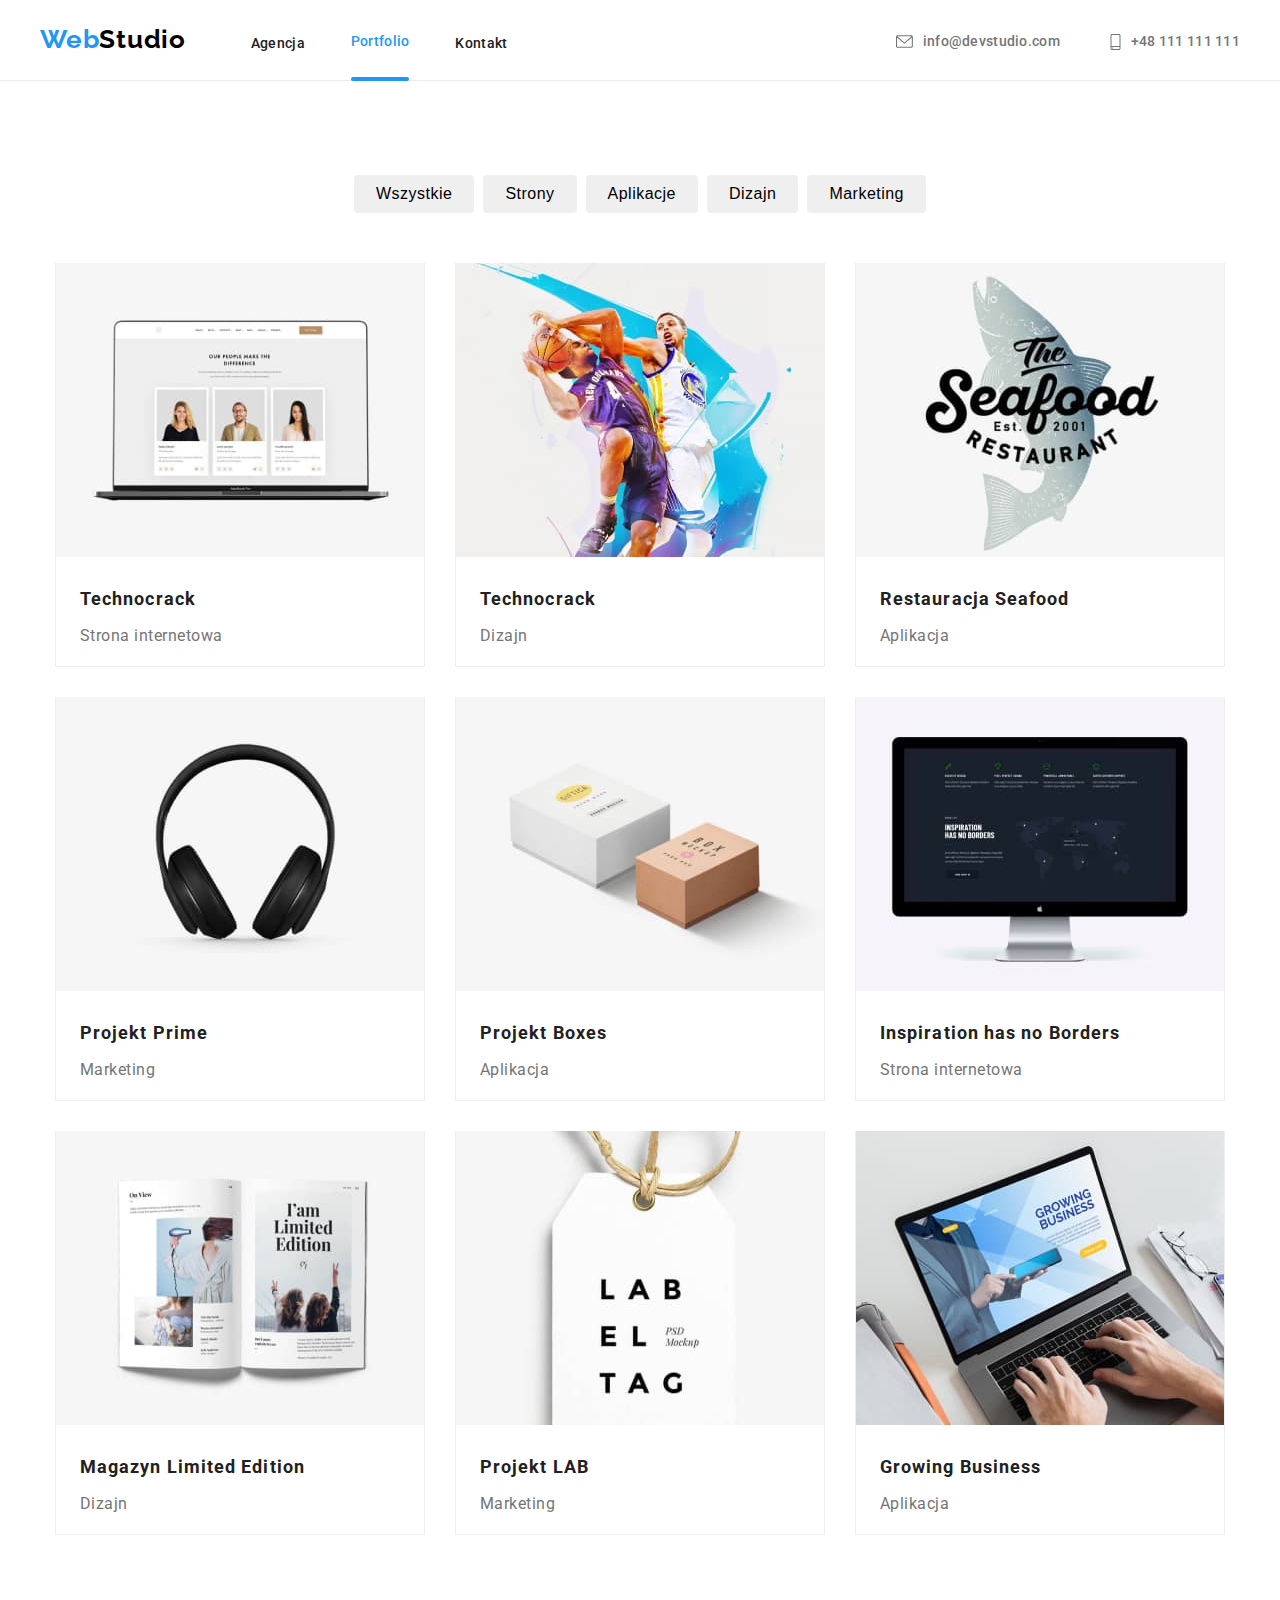
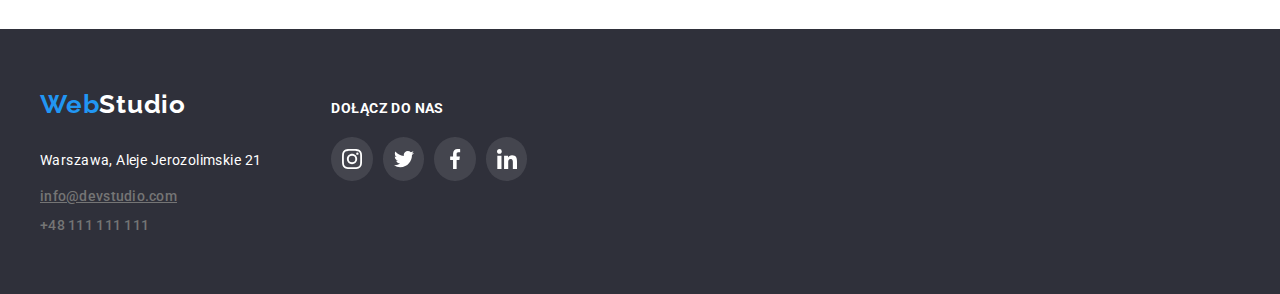
==== portfolio.html @ 4b2d56b4 "added modal form" ====
<!DOCTYPE html>
<html lang="en">
  <head>
    <meta charset="UTF-8" />
    <meta http-equiv="X-UA-Compatible" content="IE=edge" />
    <meta name="viewport" content="width=device-width, initial-scale=1.0" />
    <title>Portfolio</title>
    <link
      rel="stylesheet"
      href="https://cdnjs.cloudflare.com/ajax/libs/modern-normalize/1.1.0/modern-normalize.min.css"
      integrity="sha512-wpPYUAdjBVSE4KJnH1VR1HeZfpl1ub8YT/NKx4PuQ5NmX2tKuGu6U/JRp5y+Y8XG2tV+wKQpNHVUX03MfMFn9Q=="
      crossorigin="anonymous"
      referrerpolicy="no-referrer"
    />
    <link rel="preconnect" href="https://fonts.googleapis.com" />
    <link rel="preconnect" href="https://fonts.gstatic.com" crossorigin />
    <link
      href="https://fonts.googleapis.com/css2?family=Raleway:wght@700&family=Roboto:wght@400;500;700;900&display=swap"
      rel="stylesheet"
    />
    <link rel="stylesheet" href="CSS/styles.css" />
  </head>
  <body>
    <header class="container-header">
      <div class="class-header">
        <div class="logo">
          <a class="logo-studio-black" href="./index.html"
            ><span class="logo-web">Web</span>Studio</a
          >
        </div>
        <nav>
          <ul class="nav-container">
            <li class="nav-list">
              <a class="navigation-1" href="./index.html">Agencja</a>
            </li>
            <li class="nav-list">
              <a
                href="./portfolio.html"
                class="link nav-menu-link nav-menu-link--active"
                >Portfolio</a
              >
            </li>
            <li class="nav-list">
              <a class="navigation-1" href="kontakt">Kontakt</a>
            </li>
          </ul>
        </nav>
        <ul class="contact-container">
          <li>
            <a class="mail-header" href="mailto:info@devstudio.com">
              <svg class="icon-header" width="17px" height="13px">
                <use
                  class="communicationiconsvg"
                  href="./images/icons.svg#icon-envelope"
                ></use>
              </svg>
              info@devstudio.com</a
            >
          </li>
          <li>
            <a class="phone" href="tel:+48111111111">
              <svg class="icon-header" width="11px" height="16px">
                <use
                  class="communicationiconsvg"
                  href="./images/icons.svg#icon-phone"
                ></use>
              </svg>
              +48 111 111 111</a
            >
          </li>
        </ul>
      </div>
    </header>
    <main>
      <!-- lista -->
      <section>
        <div class="portfolio">
          <ul class="menu">
            <li class="menu-list">
              <button type="button" class="portfolio-buttons">Wszystkie</button>
            </li>
            <li class="menu-list">
              <button type="button" class="portfolio-buttons">Strony</button>
            </li>
            <li class="menu-list">
              <button type="button" class="portfolio-buttons">Aplikacje</button>
            </li>
            <li class="menu-list">
              <button type="button" class="portfolio-buttons">Dizajn</button>
            </li>
            <li class="menu-list">
              <button type="button" class="portfolio-buttons">Marketing</button>
            </li>
          </ul>
        </div>
        <!-- galeria -->
        <div class="gallery-section">
          <ul class="gallery-main">
            <li>
              <div class="image-portfolio">
                <div class="work-box">
                  <img
                    src="images/Portfolio/img1.jpg"
                    alt="Galeria portfolio - Technocrack"
                    width="370"
                    height="294"
                  />
                  <p class="work-overlay">
                    Technocrack jest popularną platformą wykorzystywaną do
                    rozpowszechniania koronawirusa. Firmy wykorzystują tę
                    platformę do celów szpiegowskich i ataków na
                    niezabezpieczone serwery konkurencji
                  </p>
                </div>
                <h3 class="gallery">Technocrack</h3>
                <p class="sub-gallery">Strona internetowa</p>
              </div>
            </li>
            <li>
              <div class="image-portfolio">
                <div class="work-box">
                  <img
                    src="images/Portfolio/img2.jpg"
                    alt="Galeria portfolio - Grafika New Orlean vs Golden Star"
                    width="370"
                    height="294"
                  />
                  <p class="work-overlay">
                    Technocrack jest popularną platformą wykorzystywaną do
                    rozpowszechniania koronawirusa. Firmy wykorzystują tę
                    platformę do celów szpiegowskich i ataków na
                    niezabezpieczone serwery konkurencji
                  </p>
                </div>
                <h3 class="gallery">Technocrack</h3>
                <p class="sub-gallery">Dizajn</p>
              </div>
            </li>
            <li>
              <div class="image-portfolio">
                <div class="work-box">
                  <img
                    src="images/Portfolio/img3.jpg"
                    alt="Galeria portfolio - Restauracja Seafood"
                    width="370"
                    height="294"
                  />
                  <p class="work-overlay">
                    Technocrack jest popularną platformą wykorzystywaną do
                    rozpowszechniania koronawirusa. Firmy wykorzystują tę
                    platformę do celów szpiegowskich i ataków na
                    niezabezpieczone serwery konkurencji
                  </p>
                </div>
                <h3 class="gallery">Restauracja Seafood</h3>
                <p class="sub-gallery">Aplikacja</p>
              </div>
            </li>
            <li>
              <div class="image-portfolio">
                <div class="work-box">
                  <img
                    src="images/Portfolio/img4.jpg"
                    alt="Galeria portfolio - Projekt Prime"
                    width="370"
                    height="294"
                  />
                  <p class="work-overlay">
                    Technocrack jest popularną platformą wykorzystywaną do
                    rozpowszechniania koronawirusa. Firmy wykorzystują tę
                    platformę do celów szpiegowskich i ataków na
                    niezabezpieczone serwery konkurencji
                  </p>
                </div>
                <h3 class="gallery">Projekt Prime</h3>
                <p class="sub-gallery">Marketing</p>
              </div>
            </li>
            <li>
              <div class="image-portfolio">
                <div class="work-box">
                  <img
                    src="images/Portfolio/img5.jpg"
                    alt="Galeria portfolio - Projekt Boxes"
                    width="370"
                    height="294"
                  />
                  <p class="work-overlay">
                    Technocrack jest popularną platformą wykorzystywaną do
                    rozpowszechniania koronawirusa. Firmy wykorzystują tę
                    platformę do celów szpiegowskich i ataków na
                    niezabezpieczone serwery konkurencji
                  </p>
                </div>
                <h3 class="gallery">Projekt Boxes</h3>
                <p class="sub-gallery">Aplikacja</p>
              </div>
            </li>
            <li>
              <div class="image-portfolio">
                <div class="work-box">
                  <img
                    src="images/Portfolio/img6.jpg"
                    alt="Galeria portfolio - Inspiration has no Borders"
                    width="370"
                    height="294"
                  />
                  <p class="work-overlay">
                    Technocrack jest popularną platformą wykorzystywaną do
                    rozpowszechniania koronawirusa. Firmy wykorzystują tę
                    platformę do celów szpiegowskich i ataków na
                    niezabezpieczone serwery konkurencji
                  </p>
                </div>
                <h3 class="gallery">Inspiration has no Borders</h3>
                <p class="sub-gallery">Strona internetowa</p>
              </div>
            </li>
            <li>
              <div class="image-portfolio">
                <div class="work-box">
                  <img
                    src="images/Portfolio/img7.jpg"
                    alt="Galeria portfolio - Magazyn Limited Edition"
                    width="370"
                    height="294"
                  />
                  <p class="work-overlay">
                    Technocrack jest popularną platformą wykorzystywaną do
                    rozpowszechniania koronawirusa. Firmy wykorzystują tę
                    platformę do celów szpiegowskich i ataków na
                    niezabezpieczone serwery konkurencji
                  </p>
                </div>
                <h3 class="gallery">Magazyn Limited Edition</h3>
                <p class="sub-gallery">Dizajn</p>
              </div>
            </li>
            <li>
              <div class="image-portfolio">
                <div class="work-box">
                  <img
                    src="images/Portfolio/img8.jpg"
                    alt="Galeria portfolio - Projekt LAB"
                    width="370"
                    height="294"
                  />
                  <p class="work-overlay">
                    Technocrack jest popularną platformą wykorzystywaną do
                    rozpowszechniania koronawirusa. Firmy wykorzystują tę
                    platformę do celów szpiegowskich i ataków na
                    niezabezpieczone serwery konkurencji
                  </p>
                </div>
                <h3 class="gallery">Projekt LAB</h3>
                <p class="sub-gallery">Marketing</p>
              </div>
            </li>
            <li>
              <div class="image-portfolio">
                <div class="work-box">
                  <img
                    src="images/Portfolio/img9.jpg"
                    alt="Galeria portfolio - Growing Business"
                    width="370"
                    height="294"
                  />
                  <p class="work-overlay">
                    Technocrack jest popularną platformą wykorzystywaną do
                    rozpowszechniania koronawirusa. Firmy wykorzystują tę
                    platformę do celów szpiegowskich i ataków na
                    niezabezpieczone serwery konkurencji
                  </p>
                </div>
                <h3 class="gallery">Growing Business</h3>
                <p class="sub-gallery">Aplikacja</p>
              </div>
            </li>
          </ul>
        </div>
      </section>
    </main>
    <footer class="section-footer">
      <section class="footer-container">
        <div>
          <div class="logo-footer">
            <a href="./index.html" class="logo-studio-white">
              <span class="logo-web">Web</span>Studio</a
            >
          </div>
          <ul class="footer-mail">
            <li class="footer">
              <address class="address">
                Warszawa, Aleje Jerozolimskie 21
              </address>
            </li>
            <li class="footer">
              <a class="mail-portfolio-footer" href="mailto:info@devstudio.com"
                >info@devstudio.com</a
              >
            </li>
            <li class="footer">
              <a class="phone" href="tel:+48111111111">+48 111 111 111</a>
            </li>
          </ul>
        </div>
        <div>
          <h3 class="join">DOŁĄCZ DO NAS</h3>
          <div class="join-middle-box">
            <a class="icons" href="https://www.instagram.com">
              <svg width="20" height="20">
                <use href="./images/icons.svg#icon-instagram"></use>
              </svg>
            </a>
            <a class="icons" href="https://www.twitter.com">
              <svg width="20" height="20">
                <use href="./images/icons.svg#icon-twitter"></use>
              </svg>
            </a>
            <a class="icons" href="https://www.facebook.com">
              <svg width="20" height="20">
                <use href="./images/icons.svg#icon-facebook"></use>
              </svg>
            </a>
            <a class="icons" href="https://www.linkedin.com">
              <svg width="20" height="20">
                <use href="./images/icons.svg#icon-linkedin"></use>
              </svg>
            </a>
          </div>
        </div>
      </section>
    </footer>
  </body>
</html>
---- CSS/styles.css ----
* {
  margin: 0;
  padding: 0;
  box-sizing: border-box;
}
:root {
  --primary-text-color: #757575;
  --secondary-text-color: #ffffff;
  --accent-color: #2196f3;
  --header-text-color: #212121;
  --primary-bgd-color: #ffffff;
  --secondary-bgd-color: #2f303a;
  --third-bgd-color: #f5f4fa;
}
body {
  font-family: "Roboto", sans-serif;
  color: #212121;
}
ul {
  list-style-type: none;
}
.navigation-1 {
  font-weight: 500;
  font-size: 14px;
  line-height: 1.14;
  letter-spacing: 0.02em;
  text-decoration: none;
  color: #212121;
}
.navigation-2 {
  font-weight: 500;
  font-size: 14px;
  line-height: 1.14;
  letter-spacing: 0.02em;
  color: #2196f3;
  text-decoration: none;
}
.navigation-1:hover {
  color: #2196f3;
  cursor: pointer;
  transition: 250ms;
  transition-timing-function: cubic-bezier(0.4, 0, 0.2, 1);
}
.navigation-2:hover {
  color: #2196f3;
  text-decoration: none;
  cursor: pointer;
  transition: 250ms;
  transition-timing-function: cubic-bezier(0.4, 0, 0.2, 1);
}
.nav-menu {
  color: var(--header-text-color);
  font-weight: 500;
  line-height: 1.17;
  letter-spacing: 0.02em;
}

.nav-menu-link {
  display: block;
  position: relative;
  padding-bottom: 32px;
  text-decoration: none;
  font-weight: 500;
  font-size: 14px;
  line-height: 16px;
  letter-spacing: 0.02em;
}

.nav-menu-link--active {
  color: #2196f3;
}

.nav-menu-link--active::after {
  content: "";
  position: absolute;
  left: 0;
  right: 0;
  bottom: 0;
  background-color: #2196f3;
  height: 4px;
  border-radius: 2px;
}
.navigation-1:focus {
  color: #2196f3;
  cursor: pointer;
  transition: 250ms;
  transition-timing-function: cubic-bezier(0.4, 0, 0.2, 1);
}
.navigation-2:focus {
  color: #2196f3;
  text-decoration: none;
  cursor: pointer;
  transition: 250ms;
  transition-timing-function: cubic-bezier(0.4, 0, 0.2, 1);
}
.gallery {
  font-weight: 700;
  font-size: 18px;
  line-height: 2;
  letter-spacing: 0.06em;
  padding-top: 20px;
}
.sub-gallery {
  font-size: 16px;
  line-height: 1.87;
  letter-spacing: 0.03em;
  color: #757575;
  border-color: #757575;
  padding-top: 4px;
}
.portfolio-buttons {
  font-weight: 500;
  font-size: 16px;
  line-height: 1.62;
  text-align: center;
  letter-spacing: 0.03em;
  border: none;
  box-sizing: border-box;
  height: 38px;
  border-radius: 4px;
  padding: 6px 22px 6px 22px;
}
.portfolio-buttons:hover {
  background: #2196f3;
  box-shadow: 0px 3px 1px rgba(0, 0, 0, 0.1), 0px 1px 2px rgba(0, 0, 0, 0.08),
    0px 2px 2px rgba(0, 0, 0, 0.12);
  border: none;
  color: #ffffff;
  cursor: pointer;
  transition: 250ms;
  transition-timing-function: cubic-bezier(0.4, 0, 0.2, 1);
}
.portfolio-buttons:focus {
  background: #2196f3;
  box-shadow: 0px 3px 1px rgba(0, 0, 0, 0.1), 0px 1px 2px rgba(0, 0, 0, 0.08),
    0px 2px 2px rgba(0, 0, 0, 0.12);
  border: none;
  color: #ffffff;
  cursor: pointer;
  transition: 250ms;
  transition-timing-function: cubic-bezier(0.4, 0, 0.2, 1);
}
.logo-web {
  font-family: "Raleway";
  font-style: normal;
  font-weight: 700;
  font-size: 26px;
  line-height: 1.19;
  letter-spacing: 0.03em;
  color: #2196f3;
  text-decoration: none;
}
.logo-studio-white {
  font-family: "Raleway";
  font-style: normal;
  font-weight: 700;
  font-size: 26px;
  line-height: 1.19;
  letter-spacing: 0.03em;
  color: #ffffff;
  text-decoration: none;
}
.logo-studio-black {
  font-family: "Raleway";
  font-style: normal;
  font-weight: 700;
  font-size: 26px;
  line-height: 1.19;
  letter-spacing: 0.03em;
  color: #000000;
  text-decoration: none;
}
.address {
  font-family: "Roboto";
  font-style: normal;
  font-size: 14px;
  line-height: 1.71;
  letter-spacing: 0.03em;
  color: #ffffff;
  text-decoration: none;
}
.mail-header {
  font-family: "Roboto";
  font-style: normal;
  font-weight: 500;
  font-size: 14px;
  line-height: 1.14;
  letter-spacing: 0.02em;
  color: #757575;
  text-decoration: none;
  margin-right: 50px;
  display: flex;
  align-items: center;
}
.mail-header:hover,
.mail-header:focus {
  color: #2196f3;
  text-decoration: none;
  transition: 250ms;
  transition-timing-function: cubic-bezier(0.4, 0, 0.2, 1);
}
.icon-header {
  margin-right: 10px;
}
.first-page {
  width: 1600px;
  height: 600px;
  margin: auto;
  background-image: url(../images/header.jpg);
  background-repeat: no-repeat;
  background-position: center;
}
h1 {
  font-weight: 900;
  font-size: 44px;
  line-height: 1.36;
  text-align: center;
  letter-spacing: 0.06em;
  text-transform: uppercase;
  color: #ffffff;
  padding-top: 200px;
  margin: auto;
}
.order {
  width: 200px;
  height: 50px;
  background: #2196f3;
  box-shadow: 0px 4px 4px rgba(0, 0, 0, 0.15);
  border-radius: 4px;
  font-weight: 700;
  font-size: 16px;
  line-height: 1.87;
  align-items: center;
  text-align: center;
  letter-spacing: 0.06em;
  color: #ffffff;
  cursor: pointer;
  border-radius: 4px;
  border-width: 0px;
  transition: box-shadow 250ms cubic-bezier(0.4, 0, 0.2, 1);
}
.button-order {
  display: flex;
  justify-content: center;
  padding-top: 30px;
}
h2 {
  font-weight: 700;
  font-size: 36px;
  line-height: 1.16;
  text-align: center;
  letter-spacing: 0.03em;
  padding-top: 94px;
  padding-bottom: 50px;
  margin: 0 auto;
}
.first-list {
  font-weight: 700;
  font-size: 14px;
  line-height: 1.14;
  letter-spacing: 0.03em;
  text-transform: uppercase;
  margin-top: 30px;
}
.first-list-paragraph {
  font-size: 14px;
  line-height: 1.71;
  letter-spacing: 0.03em;
  color: #757575;
  margin-top: 10px;
}
.our-team-header {
  font-weight: 500;
  font-size: 16px;
  line-height: 1.18;
  letter-spacing: 0.03em;
}
.our-team-list {
  box-sizing: border-box;
  width: 270px;
  height: 428px;
  background: #ffffff;
  box-shadow: 0px 1px 3px rgba(0, 0, 0, 0.12), 0px 1px 1px rgba(0, 0, 0, 0.14),
    0px 2px 1px rgba(0, 0, 0, 0.2);
  border-radius: 0px 0px 4px 4px;
}
.our-team-p {
  font-size: 16px;
  line-height: 1.18;
  letter-spacing: 0.03em;
  color: #757575;
}
.container-header {
  max-width: 100%;
  margin: 0 auto;
  border-bottom: 1px solid rgba(236, 236, 236, 1);
}
.container {
  max-width: 1170px;
  margin: 0 auto;
}
.class-header {
  width: 1200px;
  height: 80px;
  display: flex;
  margin: 0 auto;
  align-items: baseline;
  justify-content: space-between;
}
.nav-container {
  display: flex;
  margin-left: -290px;
}
.nav-list:not(:last-child) {
  margin-right: 46px;
}
.contact-container {
  display: flex;
  justify-content: flex-end;
  align-items: center;
}
.contact {
  justify-content: flex-end;
}
.lorem {
  display: flex;
  padding-top: 94px;
  justify-content: center;
}
.about-us {
  display: flex;
  justify-content: space-between;
}
.our-team {
  display: flex;
  justify-content: space-between;
  margin: auto;
}
.our-team-box {
  width: 100%;
  background-color: #f5f4fa;
  padding-bottom: 94px;
  margin: auto;
}
.image {
  width: 270px;
  height: 428px;
  background: #ffffff;
  box-shadow: 0px 1px 3px rgba(0, 0, 0, 0.12), 0px 1px 1px rgba(0, 0, 0, 0.14),
    0px 2px 1px rgba(0, 0, 0, 0.2);
  border-radius: 0px 0px 4px 4px;
}
.image > h3 {
  text-align: center;
  padding-top: 30px;
}
.image > p {
  text-align: center;
  padding-top: 10px;
}
.mail-main-footer {
  font-weight: 500;
  font-size: 14px;
  line-height: 1.14;
  letter-spacing: 0.02em;
  color: #757575;
  text-decoration: none;
}
.mail-main-footer:hover {
  color: #2196f3;
  transition: 250ms;
  transition-timing-function: cubic-bezier(0.4, 0, 0.2, 1);
}
.mail-main-footer:focus {
  color: #2196f3;
  transition: 250ms;
  transition-timing-function: cubic-bezier(0.4, 0, 0.2, 1);
}
.mail-portfolio-footer {
  font-weight: 500;
  font-size: 14px;
  line-height: 1.14;
  letter-spacing: 0.02em;
  color: #757575;
  text-decoration: none;
  text-decoration: underline;
}
.mail-portfolio-footer:hover {
  color: #2196f3;
  transition: 250ms;
  transition-timing-function: cubic-bezier(0.4, 0, 0.2, 1);
}
.mail-portfolio-footer:focus {
  color: #2196f3;
  transition: 250ms;
  transition-timing-function: cubic-bezier(0.4, 0, 0.2, 1);
}
.phone {
  text-decoration: none;
  font-weight: 500;
  font-size: 14px;
  line-height: 1.14;
  letter-spacing: 0.02em;
  color: #757575;
  display: flex;
  align-items: center;
}
.phone:hover,
.phone:focus {
  color: #2196f3;
  transition: 250ms;
  transition-timing-function: cubic-bezier(0.4, 0, 0.2, 1);
}
.section-footer {
  width: 100%;
  background: #2f303a;
  margin: auto;
}
.footer-items {
  width: 1200px;
  display: flex;
  flex-direction: column;
}
.footer-container {
  width: 1200px;
  margin: auto;
  display: flex;
}
.logo-footer {
  box-sizing: border-box;
  max-width: 1200px;
  padding-top: 60px;
  padding-bottom: 20px;
}
.footer-mail {
  padding-bottom: 60px;
  line-height: 1.71;
}
.menu {
  display: flex;
  justify-content: space-between;
  box-sizing: border-box;
  width: 572px;
}

.menu-list:not(:last-child) {
  margin-right: 8px;
}
.gallery-main {
  display: flex;
  flex-wrap: wrap;
  gap: 30px;
  padding-top: 50px;
  margin: auto;
}
.gallery-list {
  flex-basis: calc((100% - 60px) / 3);
}
.image-portfolio {
  width: 370px;
  height: 404px;
  box-sizing: border-box;
  background: #ffffff;
  border-bottom: 1px solid #eeeeee;
  border-left: 1px solid #eeeeee;
  border-right: 1px solid #eeeeee;
  cursor: pointer;
}
.image-portfolio:hover {
  box-shadow: 0px 1px 1px rgba(0, 0, 0, 0.12), 0px 4px 4px rgba(0, 0, 0, 0.06),
    1px 4px 6px rgba(0, 0, 0, 0.16);
  transition: 250ms;
  transition-timing-function: cubic-bezier(0.4, 0, 0.2, 1);
}
.image-portfolio:focus {
  box-shadow: 0px 1px 1px rgba(0, 0, 0, 0.12), 0px 4px 4px rgba(0, 0, 0, 0.06),
    1px 4px 6px rgba(0, 0, 0, 0.16);
  transition: 250ms;
  transition-timing-function: cubic-bezier(0.4, 0, 0.2, 1);
}
.image-portfolio > h3 {
  padding-left: 24px;
}
.image-portfolio > p {
  padding-left: 24px;
  padding-bottom: 20px;
}
.footer {
  padding-top: 9px;
}
.logo {
  padding-top: 24px;
}
.portfolio {
  box-sizing: border-box;
  width: 572px;
  display: flex;
  justify-content: space-between;
  margin: auto;
  padding-top: 94px;
}
.gallery-section {
  max-width: 1170px;
  margin: auto;
  padding-bottom: 94px;
}
.icons-social-media {
  display: flex;
  justify-content: center;
}
.icon-team {
  display: flex;
  justify-content: center;
  align-items: center;
  fill: #afb1b8;
  margin-top: 16px;
  margin-right: 10px;
  height: 44px;
  width: 44px;
  border-radius: 50%;
}
.icons-social-media > a:not(:last-child) {
  margin-right: 10px;
}
.div-lorem {
  width: 270px;
  height: 120px;
  background-color: rgba(245, 244, 250, 1);
  display: flex;
  justify-content: center;
  align-items: center;
}
.communicationiconsvg {
  fill: #757575;
}
.mail-header:hover .communicationiconsvg {
  fill: #2196f3;
  transition: 250ms;
  transition-timing-function: cubic-bezier(0.4, 0, 0.2, 1);
}
.phone:hover .communicationiconsvg {
  fill: #2196f3;
  transition: 250ms;
  transition-timing-function: cubic-bezier(0.4, 0, 0.2, 1);
}
.mail-header:focus .communicationiconsvg {
  fill: #2196f3;
  transition: 250ms;
  transition-timing-function: cubic-bezier(0.4, 0, 0.2, 1);
}
.phone:focus .communicationiconsvg {
  fill: #2196f3;
  transition: 250ms;
  transition-timing-function: cubic-bezier(0.4, 0, 0.2, 1);
}
.icon-lorem {
  fill: #afb1b8;
}
.icon-team:hover,
.icon-team:focus {
  background-color: #2196f3;
  fill: #ffffff;
  border-radius: 50%;
  transition: 250ms;
  transition-timing-function: cubic-bezier(0.4, 0, 0.2, 1);
}
.our-clients {
  width: 100%;
}
.clients-box {
  fill: rgba(175, 177, 184, 1);
  width: 170px;
  height: 92px;
  border: 1px solid #afb1b8;
  border-radius: 4px;
  display: flex;
  justify-content: center;
  align-items: center;
  cursor: pointer;
}
.clients-box:hover {
  fill: #2196f3;
  border-color: #2196f3;
  transition: 250ms;
  transition-timing-function: cubic-bezier(0.4, 0, 0.2, 1);
}
.clients-box:focus {
  fill: #2196f3;
  border-color: #2196f3;
  transition: 250ms;
  transition-timing-function: cubic-bezier(0.4, 0, 0.2, 1);
}

.clients-box:not(:last-child) {
  margin-right: 30px;
}
.clients-menu {
  display: flex;
  justify-content: center;
  align-items: center;
  width: 1200px;
  margin: auto;
  margin-bottom: 94px;
}
.join {
  font-weight: 700;
  font-size: 14px;
  line-height: 1.14;
  letter-spacing: 0.03em;
  text-transform: uppercase;
  color: #ffffff;
  margin-bottom: 20px;
  margin-top: 72px;
  margin-left: 70px;
}
.icons {
  display: flex;
  justify-content: center;
  align-items: center;
  background-color: rgba(255, 255, 255, 0.1);
  fill: #ffffff;
  margin-right: 10px;
  height: 44px;
  width: 44px;
  border-radius: 50%;
}
.icons:hover,
.icons:focus {
  background-color: #2196f3;
  transition: 250ms;
  transition-timing-function: cubic-bezier(0.4, 0, 0.2, 1);
}
.join-middle-box {
  width: 206px;
  display: flex;
  margin-left: 70px;
}
.img-header {
  position: cover;
}
.main-foto {
  width: 1600px;
  height: 600px;
  margin: auto;
}
.about-us-description {
  height: 70px;
  width: 370px;
  position: relative;
  bottom: 74px;
  background: rgba(47, 48, 58, 0.8);
  margin: 0;
  padding: 0;
  display: flex;
  justify-content: center;
  align-items: center;
}
.about-us-description > p {
  font-weight: 700;
  font-size: 14px;
  line-height: 1.14;
  text-align: center;
  letter-spacing: 0.03em;
  text-transform: uppercase;
  color: #ffffff;
}
.backdrop {
  position: fixed;
  left: 0;
  top: 0;
  width: 100%;
  height: 100%;
  background-color: rgba(0, 0, 0, 0.2);
  opacity: 1;
  display: flex;
  justify-content: center;
  align-items: center;
  transition: opacity 250ms cubic-bezier(0.4, 0, 0.2, 1),
    visibility 250ms cubic-bezier(0.4, 0, 0.2, 1);
  position: fixed;
  z-index: 1;
}
.modal {
  position: absolute;
  top: 50%;
  left: 50%;
  transform: translate(-50%, -50%);
  width: 528px;
  height: 581px;
  background-color: #ffffff;
}
.close-btn {
  position: absolute;
  top: 8px;
  right: 8px;
  width: 30px;
  height: 30px;
  background-color: rgba(255, 255, 255, 1);
  border: 1px solid rgba(0, 0, 0, 0.1);
  border-radius: 50%;
  cursor: pointer;
}
.is-hidden {
  opacity: 0;
  visibility: hidden;
  pointer-events: none;
}
.work-box {
  position: relative;
  overflow: hidden;
}

.work-box:hover .work-overlay {
  transform: translateY(0);
}
.work-overlay {
  position: absolute;
  top: 0;
  left: 0;
  width: 100%;
  height: 100vh;
  background: rgba(33, 150, 243, 0.9);
  transform: translatey(100%);
  transition: transform 250ms cubic-bezier(0.4, 0, 0.2, 1);
  font-size: 18px;
  line-height: 1.5;
  letter-spacing: 0.03em;
  color: var(--secondary-text-color);
  padding: 63px 24px;
  font-weight: 400;
  color: #ffffff;
}

/* nawigacja  */

.newsletter-form {
  margin-left: 78px;
  margin-top: 72px;
}

.newsletter-label {
  display: flex;
  flex-direction: column;
  text-transform: uppercase;
  font-family: Roboto;
  font-size: 14px;
  font-weight: 700;
  line-height: 1.14;
  letter-spacing: 0.03em;
  text-align: left;
  color: #ffffff;
  margin-bottom: 20px;
}

.signup-field {
  display: flex;
  align-items: center;
  justify-content: center;
}

.signup-input {
  width: 358px;
  height: 50px;
  font-size: 16px;
  line-height: 1.25;
  letter-spacing: 0.03em;
  color: rgba(255, 255, 255, 0.6);
  background-color: #2f303a;
  border: 1px solid rgba(255, 255, 255, 0.3);
  filter: drop-shadow(0px 4px 4px rgba(0, 0, 0, 0.15));
  border-radius: 4px;
  padding-left: 16px;
  margin-right: 12px;
}

.signup-input:focus-within {
  border: 1px solid #f5f4fa;
}

.signup-icon {
  fill: #ffffff;
  background-color: #2196f3;
  margin: 24px auto;
}

.signup-button {
  display: flex;
  align-items: center;
  width: 200px;
  height: 50px;
  padding: 10px 28px 10px 42px;
  margin: 0 auto;
  font-weight: 700;
  font-size: 16px;
  line-height: 1.87;
  letter-spacing: 0.06em;
  text-align: center;
  background-color: #2196f3;
  box-shadow: 0px 4px 4px rgba(0, 0, 0, 0.15);
  border-radius: 4px;
  border: none;
  color: #ffffff;
  cursor: pointer;
  transition: box-shadow 250ms cubic-bezier(0.4, 0, 0.2, 1);
}

.signup-button:hover,
.signup-button:focus {
  box-shadow: inset 0 0 2px 1px rgba(0, 0, 0, 0.3);
  background-image: linear-gradient(
    to right,
    rgba(47, 48, 58, 0.4),
    rgba(47, 48, 58, 0.4)
  );
}

.signup-button:hover .signup-icon {
  background-image: linear-gradient(
    to right,
    rgba(47, 48, 58, 0.4),
    rgba(47, 48, 58, 0.4)
  );
}
/* Modal form */

.modal-form {
  width: 448px;
}

.modal-form-title {
  width: 448px;
  height: 23px;
  text-align: center;
  font-family: Roboto;
  font-size: 20px;
  font-weight: 700;
  line-height: 1.15;
  letter-spacing: 0.03em;
  color: var(--header-text-color);
  margin-bottom: 12px;
}

.modal-label {
  display: block;
  margin-bottom: 10px;
}

.modal-field {
  position: relative;
}

.modal-input {
  width: 448px;
  height: 40px;
  border: 1px solid #21212133;
  border-radius: 4px;
  padding-left: 40px;
  transition: border 250ms cubic-bezier(0.4, 0, 0.2, 1);
  transition: outline 250ms cubic-bezier(0.4, 0, 0.2, 1);
}

.modal-input:focus-within {
  border: 1px solid var(--accent-color);
  outline: 1px solid var(--accent-color);
}

.modal-input:hover {
  border: 1px solid var(--accent-color);
  cursor: pointer;
}

.modal-form-icons {
  fill: var(--header-text-color);
  position: absolute;
  top: 0;
  left: 15px;
  display: inline-block;
  transition: fill 250ms cubic-bezier(0.4, 0, 0.2, 1);
}

.modal-label:focus-within .modal-form-icons {
  fill: var(--accent-color);
}

.modal-label:hover .modal-form-icons {
  fill: var(--accent-color);
}

.modal-field-comment {
  display: block;
  width: 448px;
  height: 120px;
  resize: none;
  border: 1px solid rgba(33, 33, 33, 0.2);
  border-radius: 4px;
  padding: 12px 16px;
  margin-bottom: 20px;
  transition: border 250ms cubic-bezier(0.4, 0, 0.2, 1);
  transition: outline 250ms cubic-bezier(0.4, 0, 0.2, 1);
}

.modal-field-comment:focus-within {
  border: 1px solid var(--accent-color);
}

.modal-field-comment:hover,
.modal-field-comment:focus {
  border: 1px solid var(--accent-color);
  cursor: pointer;
  outline: 1px solid var(--accent-color);
}

.terms-field {
  position: relative;
  display: flex;
  justify-content: center;
  text-align: center;
  align-items: center;
  margin-top: 20px;
  letter-spacing: 0.03em;
}

.checkbox {
  position: relative;
  appearance: none;
}

.modal-checkbox {
  position: relative;
  cursor: pointer;
}

.modal-checkbox::before {
  position: absolute;
  display: block;
  left: -20px;
  top: 3px;
  content: "";
  width: 16px;
  height: 15px;
  border: 2px solid rgba(33, 33, 33, 1);
  border-radius: 3px;
}

.checkbox:checked + .modal-checkbox::before {
  background-image: url(/goit-markup-hw-06/images/icons/icons.svg#icon-Vector-1);
  background-size: contain;
  background-position: center;
  background-repeat: no-repeat;
  border-radius: 2px;
  border: none;
  background-color: var(--accent-color);
}

.icon-checkbox {
  position: absolute;
  top: 6px;
  left: -17px;
}

.terms-link {
  color: var(--accent-color);
  cursor: pointer;
  margin-left: 4px;
  transition: font-weight 250ms cubic-bezier(0.4, 0, 0.2, 1);
}

.terms-link:hover,
.terms-link:focus,
.terms-link:active {
  font-weight: 500;
}

.modal-button {
  margin-top: 30px;
  margin-bottom: 40px;
  display: flex;
  justify-content: center;
  align-items: center;
  width: 200px;
  height: 50px;
  font-weight: 700;
  font-size: 16px;
  line-height: 1.87;
  letter-spacing: 0.06em;

  color: var(--secondary-text-color);
  background: var(--accent-color);
  box-shadow: 0px 4px 4px rgba(0, 0, 0, 0.15);
  border: 1px solid var(--accent-color);
  border-radius: 4px;

  padding: 10px 76px;
  margin: 0px auto;
  margin-top: 30px;
  transition: box-shadow 5250ms cubic-bezier(0.4, 0, 0.2, 1);
}

.modal-button:hover,
.modal-button:focus,
.modal-button:active {
  box-shadow: inset 0 0 2px 1px rgba(0, 0, 0, 0.3);
  background-image: linear-gradient(
    to right,
    rgba(47, 48, 58, 0.4),
    rgba(47, 48, 58, 0.4)
  );
}
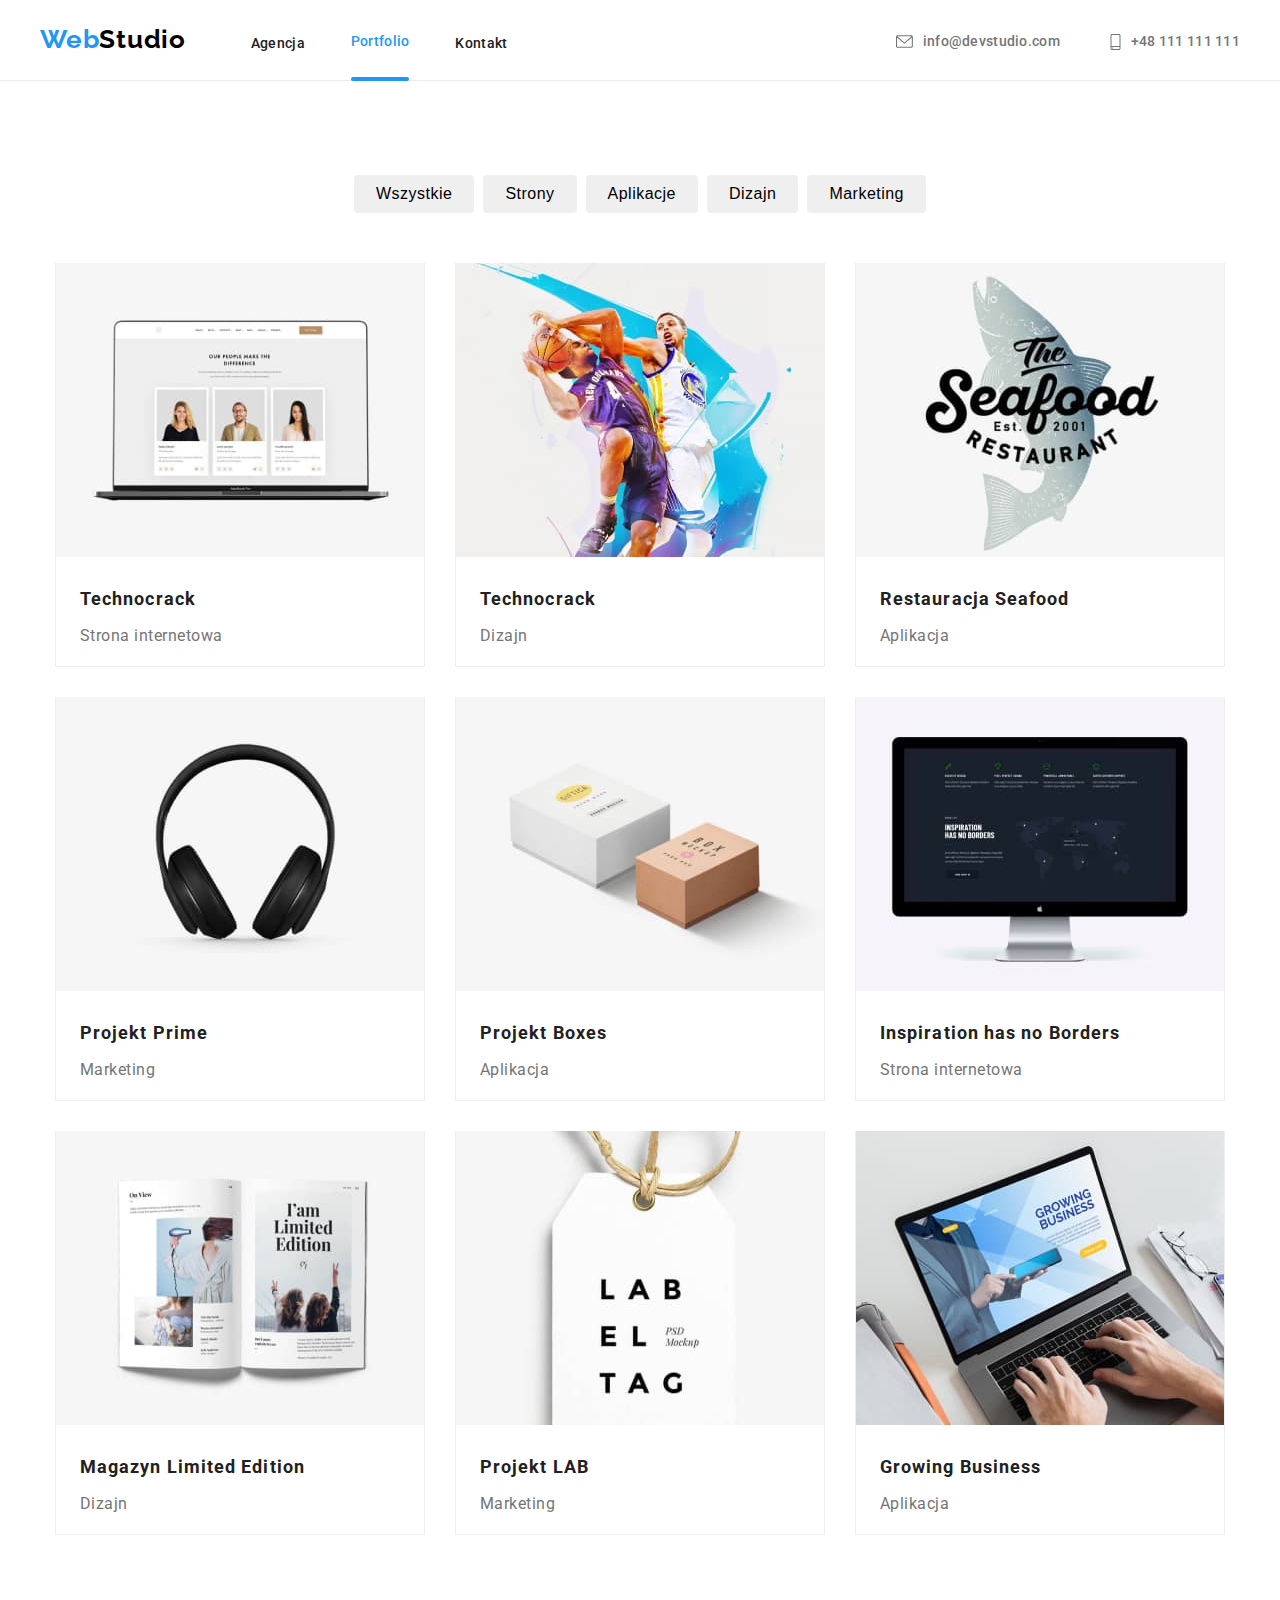
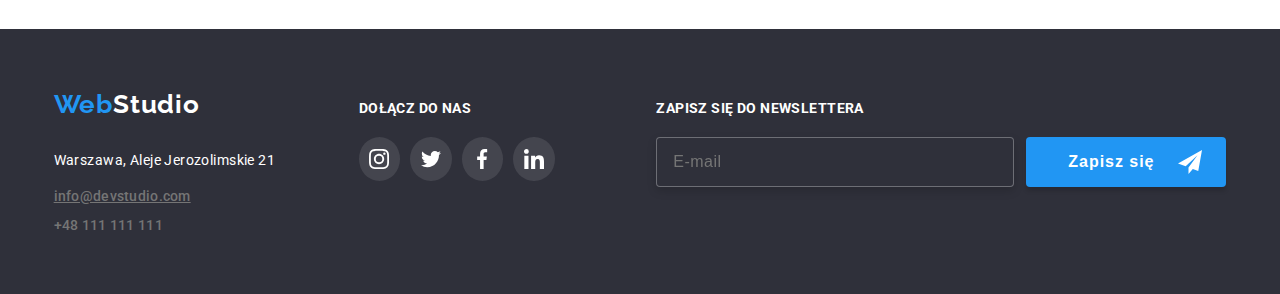
==== commit e88102ca: "last commit" ====
--- a/portfolio.html
+++ b/portfolio.html
@@ -329,6 +329,29 @@
             </a>
           </div>
         </div>
+        <div>
+          <form class="newsletter-form">
+            <label class="newsletter-label" for="newsletter_email"
+              >Zapisz się do newslettera</label
+            >
+            <div class="signup-field">
+              <input
+                class="signup-input"
+                type="email"
+                name="email"
+                id="newsletter_email"
+                placeholder="E-mail"
+              />
+
+              <button class="signup-button" type="submit">
+                Zapisz się
+                <svg class="signup-icon" width="24px" height="24px">
+                  <use href="./images/icons.svg#icon-icon-send"></use>
+                </svg>
+              </button>
+            </div>
+          </form>
+        </div>
       </section>
     </footer>
   </body>
--- a/CSS/styles.css
+++ b/CSS/styles.css
@@ -3,15 +3,6 @@
   padding: 0;
   box-sizing: border-box;
 }
-:root {
-  --primary-text-color: #757575;
-  --secondary-text-color: #ffffff;
-  --accent-color: #2196f3;
-  --header-text-color: #212121;
-  --primary-bgd-color: #ffffff;
-  --secondary-bgd-color: #2f303a;
-  --third-bgd-color: #f5f4fa;
-}
 body {
   font-family: "Roboto", sans-serif;
   color: #212121;
@@ -49,7 +40,7 @@
   transition-timing-function: cubic-bezier(0.4, 0, 0.2, 1);
 }
 .nav-menu {
-  color: var(--header-text-color);
+  color: #212121;
   font-weight: 500;
   line-height: 1.17;
   letter-spacing: 0.02em;
@@ -425,6 +416,7 @@
   width: 1200px;
   margin: auto;
   display: flex;
+  justify-content: space-evenly;
 }
 .logo-footer {
   box-sizing: border-box;
@@ -699,6 +691,9 @@
   border: 1px solid rgba(0, 0, 0, 0.1);
   border-radius: 50%;
   cursor: pointer;
+  display: flex;
+  justify-content: center;
+  align-items: center;
 }
 .is-hidden {
   opacity: 0;
@@ -725,7 +720,7 @@
   font-size: 18px;
   line-height: 1.5;
   letter-spacing: 0.03em;
-  color: var(--secondary-text-color);
+  color: #ffffff;
   padding: 63px 24px;
   font-weight: 400;
   color: #ffffff;
@@ -780,15 +775,15 @@
 .signup-icon {
   fill: #ffffff;
   background-color: #2196f3;
-  margin: 24px auto;
+  margin-left: 24px;
 }
 
 .signup-button {
   display: flex;
   align-items: center;
+  justify-content: baseline;
   width: 200px;
   height: 50px;
-  padding: 10px 28px 10px 42px;
   margin: 0 auto;
   font-weight: 700;
   font-size: 16px;
@@ -802,9 +797,10 @@
   color: #ffffff;
   cursor: pointer;
   transition: box-shadow 250ms cubic-bezier(0.4, 0, 0.2, 1);
-}
-
-.signup-button:hover,
+  padding-left: 42px;
+}
+
+/* .signup-button:hover,
 .signup-button:focus {
   box-shadow: inset 0 0 2px 1px rgba(0, 0, 0, 0.3);
   background-image: linear-gradient(
@@ -812,19 +808,21 @@
     rgba(47, 48, 58, 0.4),
     rgba(47, 48, 58, 0.4)
   );
-}
-
-.signup-button:hover .signup-icon {
+} */
+
+/* .signup-button:hover .signup-icon {
   background-image: linear-gradient(
     to right,
     rgba(47, 48, 58, 0.4),
     rgba(47, 48, 58, 0.4)
   );
-}
+} */
 /* Modal form */
 
 .modal-form {
   width: 448px;
+  margin-top: 12px;
+  margin-left: 40px;
 }
 
 .modal-form-title {
@@ -836,13 +834,18 @@
   font-weight: 700;
   line-height: 1.15;
   letter-spacing: 0.03em;
-  color: var(--header-text-color);
-  margin-bottom: 12px;
+  color: #212121;
+  margin: auto;
+  margin-top: 40px;
 }
 
 .modal-label {
   display: block;
   margin-bottom: 10px;
+  color: #757575;
+  font-weight: 400;
+  font-size: 12px;
+  line-height: 1.16;
 }
 
 .modal-field {
@@ -856,21 +859,21 @@
   border-radius: 4px;
   padding-left: 40px;
   transition: border 250ms cubic-bezier(0.4, 0, 0.2, 1);
-  transition: outline 250ms cubic-bezier(0.4, 0, 0.2, 1);
+  margin-top: 4px;
 }
 
 .modal-input:focus-within {
-  border: 1px solid var(--accent-color);
-  outline: 1px solid var(--accent-color);
+  border: 1px solid #2196f3;
+  outline: 1px solid #2196f3;
 }
 
 .modal-input:hover {
-  border: 1px solid var(--accent-color);
+  border: 1px solid #2196f3;
   cursor: pointer;
 }
 
 .modal-form-icons {
-  fill: var(--header-text-color);
+  fill: #212121;
   position: absolute;
   top: 0;
   left: 15px;
@@ -879,11 +882,11 @@
 }
 
 .modal-label:focus-within .modal-form-icons {
-  fill: var(--accent-color);
+  fill: #2196f3;
 }
 
 .modal-label:hover .modal-form-icons {
-  fill: var(--accent-color);
+  fill: #2196f3;
 }
 
 .modal-field-comment {
@@ -896,20 +899,16 @@
   padding: 12px 16px;
   margin-bottom: 20px;
   transition: border 250ms cubic-bezier(0.4, 0, 0.2, 1);
-  transition: outline 250ms cubic-bezier(0.4, 0, 0.2, 1);
-}
-
-.modal-field-comment:focus-within {
-  border: 1px solid var(--accent-color);
+  margin-top: 4px;
 }
 
 .modal-field-comment:hover,
 .modal-field-comment:focus {
-  border: 1px solid var(--accent-color);
-  cursor: pointer;
-  outline: 1px solid var(--accent-color);
-}
-
+  outline-color: #2196f3;
+  border: 1px solid #2196f3;
+  cursor: pointer;
+  transition: border 250ms cubic-bezier(0.4, 0, 0.2, 1);
+}
 .terms-field {
   position: relative;
   display: flex;
@@ -918,6 +917,8 @@
   align-items: center;
   margin-top: 20px;
   letter-spacing: 0.03em;
+  margin-left: 20px;
+  width: 419px;
 }
 
 .checkbox {
@@ -928,6 +929,11 @@
 .modal-checkbox {
   position: relative;
   cursor: pointer;
+  font-weight: 400;
+  font-size: 14px;
+  line-height: 1.71;
+  letter-spacing: 0.03em;
+  color: #757575;
 }
 
 .modal-checkbox::before {
@@ -938,28 +944,30 @@
   content: "";
   width: 16px;
   height: 15px;
-  border: 2px solid rgba(33, 33, 33, 1);
-  border-radius: 3px;
+  border: 1.8px solid #212121;
+  border-radius: 2px;
 }
 
 .checkbox:checked + .modal-checkbox::before {
-  background-image: url(/goit-markup-hw-06/images/icons/icons.svg#icon-Vector-1);
+  background-image: url(/goit-markup-hw-06/images/icons.svg#icon-Vector-1);
   background-size: contain;
   background-position: center;
   background-repeat: no-repeat;
   border-radius: 2px;
   border: none;
-  background-color: var(--accent-color);
+  background-color: #2196f3;
+  transition: border 250ms cubic-bezier(0.4, 0, 0.2, 1);
 }
 
 .icon-checkbox {
   position: absolute;
   top: 6px;
   left: -17px;
+  fill: #ffffff;
 }
 
 .terms-link {
-  color: var(--accent-color);
+  color: #2196f3;
   cursor: pointer;
   margin-left: 4px;
   transition: font-weight 250ms cubic-bezier(0.4, 0, 0.2, 1);
@@ -984,19 +992,20 @@
   line-height: 1.87;
   letter-spacing: 0.06em;
 
-  color: var(--secondary-text-color);
-  background: var(--accent-color);
+  color: #ffffff;
+  background: #2196f3;
   box-shadow: 0px 4px 4px rgba(0, 0, 0, 0.15);
-  border: 1px solid var(--accent-color);
+  border: 1px solid #2196f3;
   border-radius: 4px;
 
   padding: 10px 76px;
   margin: 0px auto;
   margin-top: 30px;
-  transition: box-shadow 5250ms cubic-bezier(0.4, 0, 0.2, 1);
-}
-
-.modal-button:hover,
+  transition: box-shadow 250ms cubic-bezier(0.4, 0, 0.2, 1);
+  cursor: pointer;
+}
+
+/* .modal-button:hover,
 .modal-button:focus,
 .modal-button:active {
   box-shadow: inset 0 0 2px 1px rgba(0, 0, 0, 0.3);
@@ -1005,4 +1014,10 @@
     rgba(47, 48, 58, 0.4),
     rgba(47, 48, 58, 0.4)
   );
-}
+} */
+.icon-close-button {
+  background-image: url(./images/icons.svg#icon-close);
+  background-repeat: no-repeat;
+  background-position: center;
+  padding: 6px;
+}
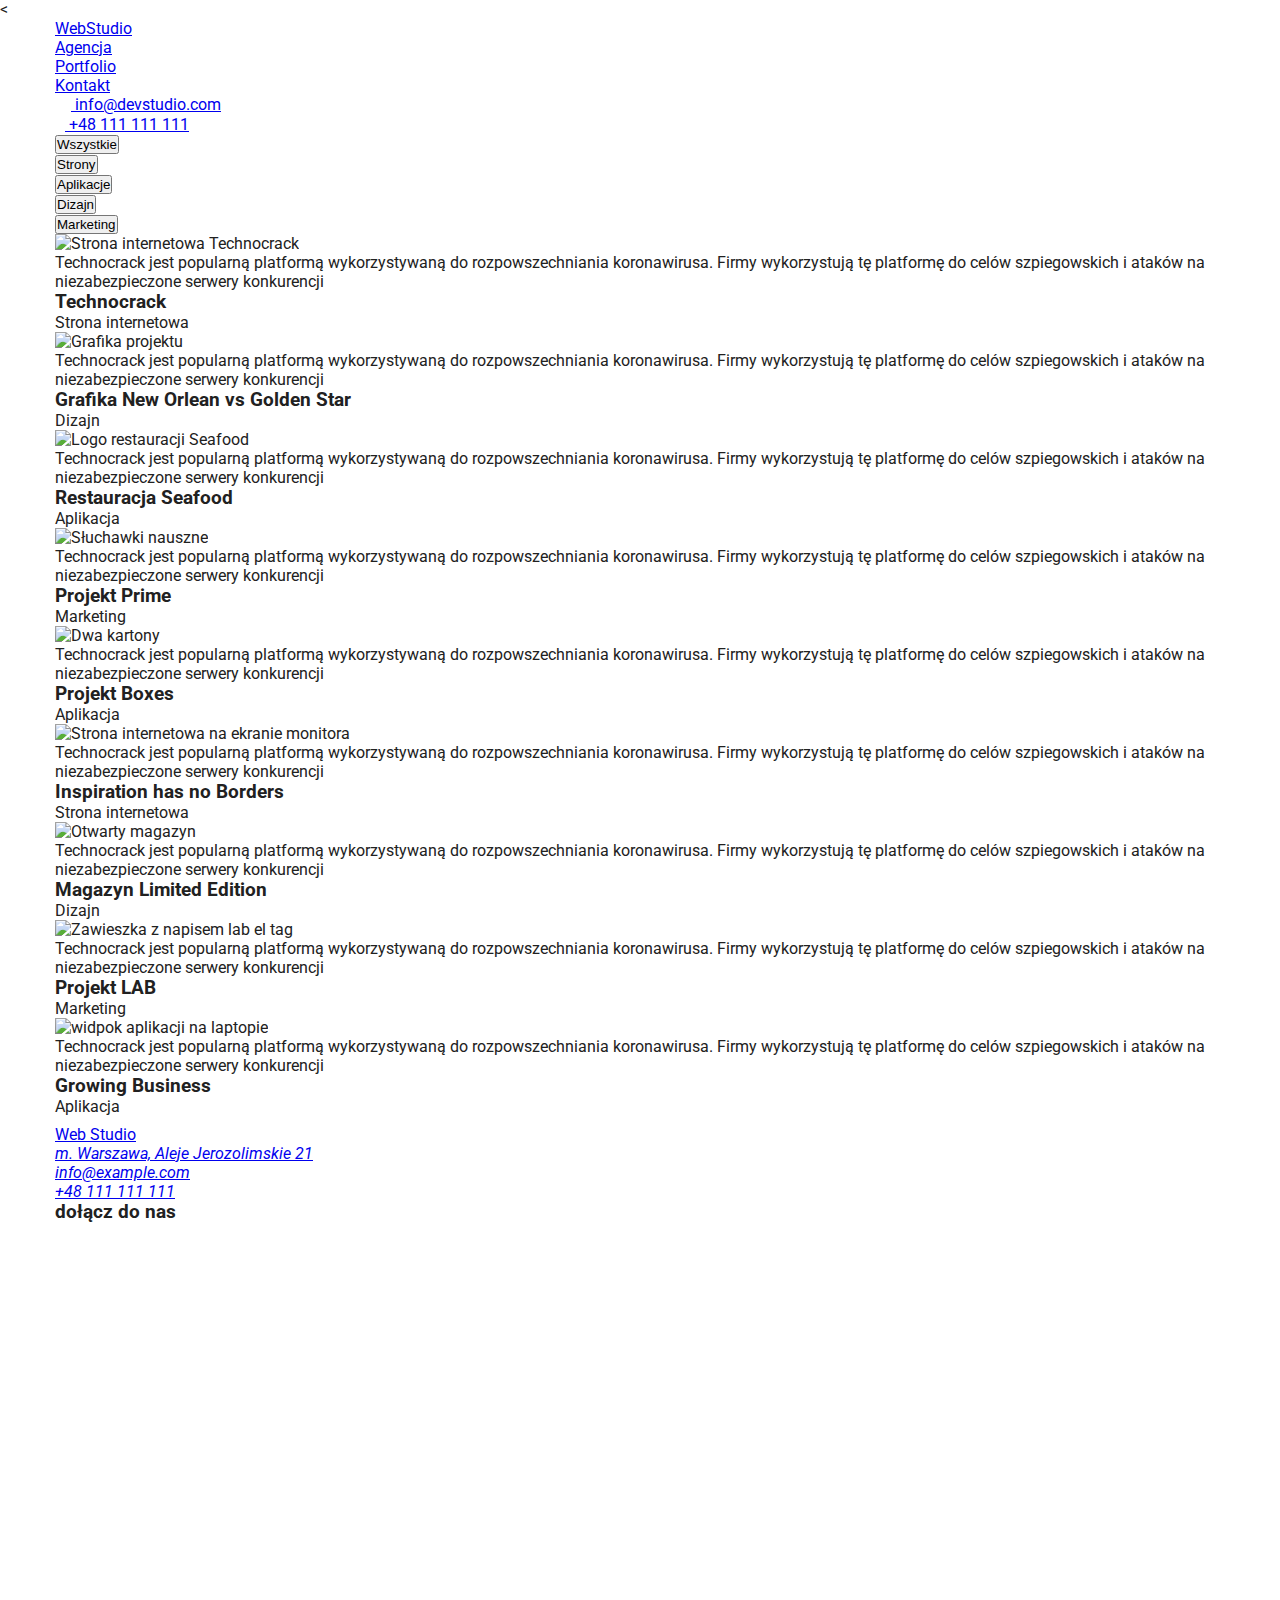
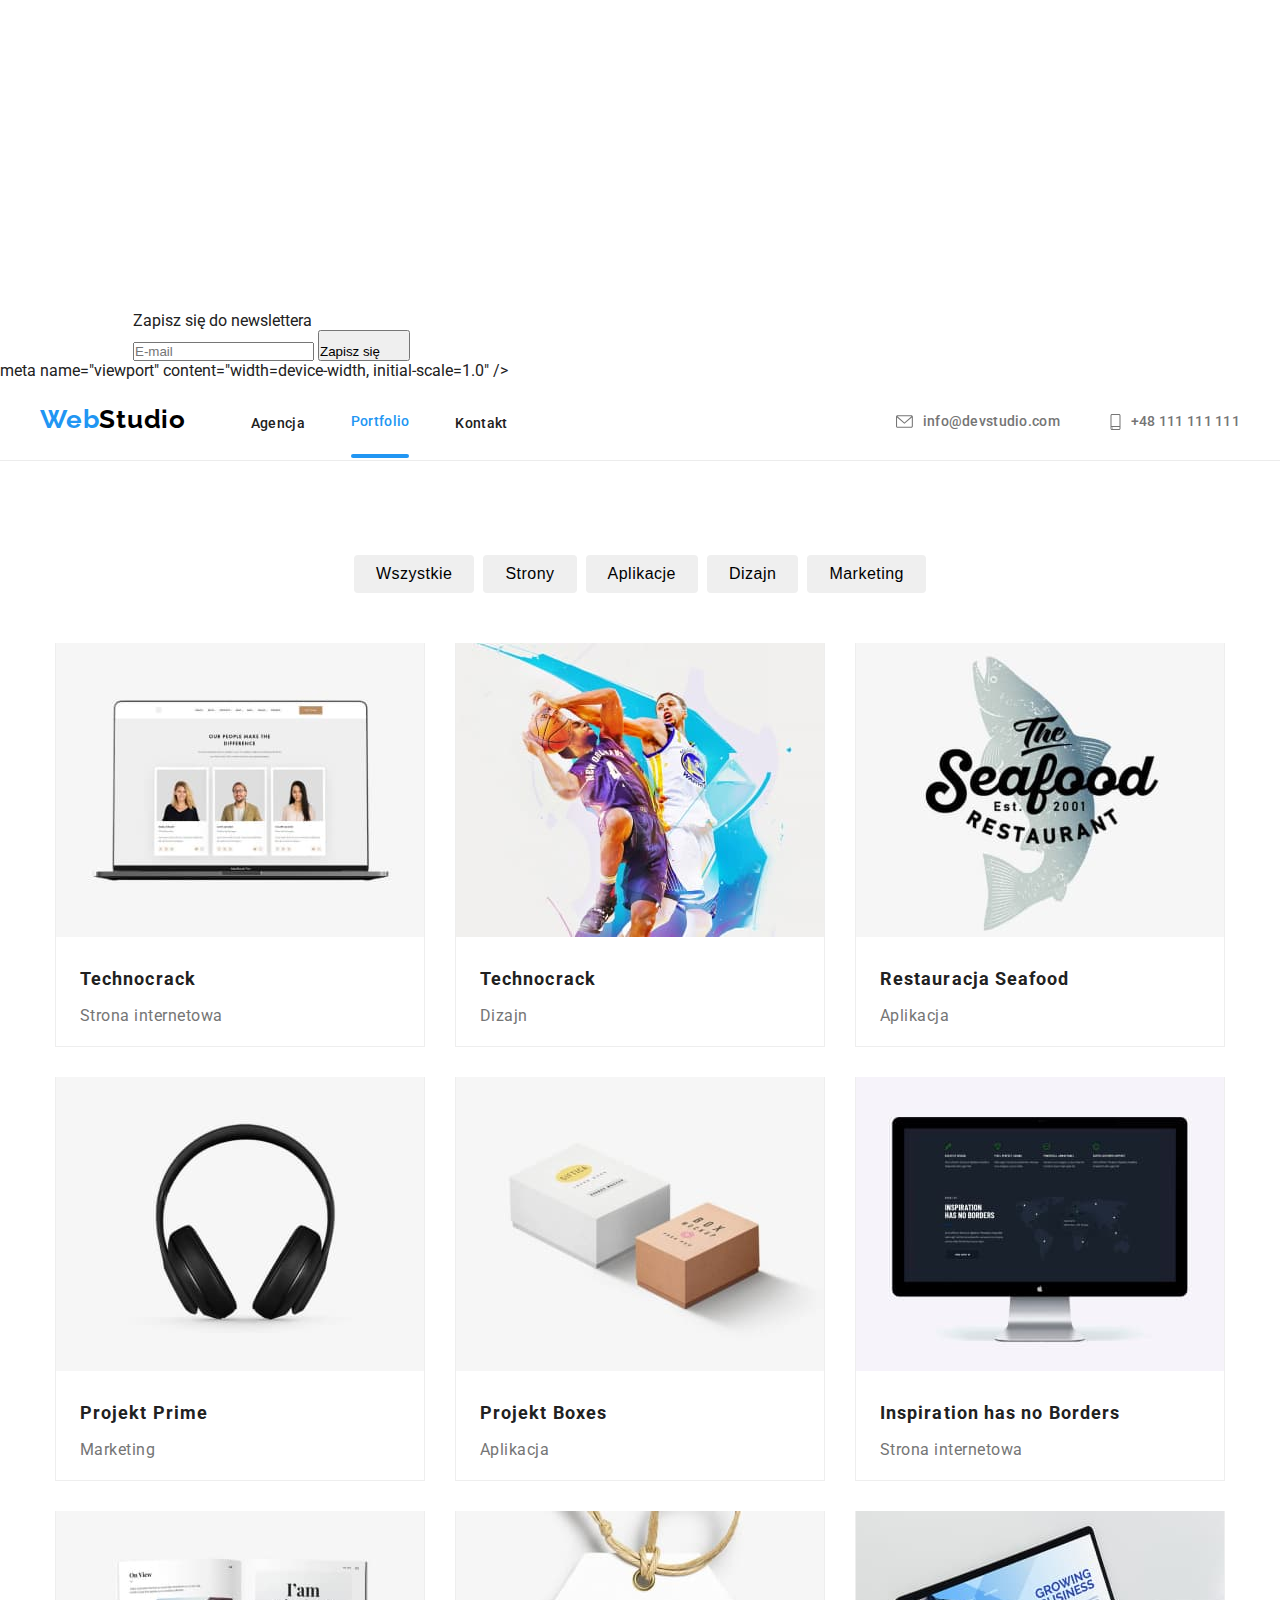
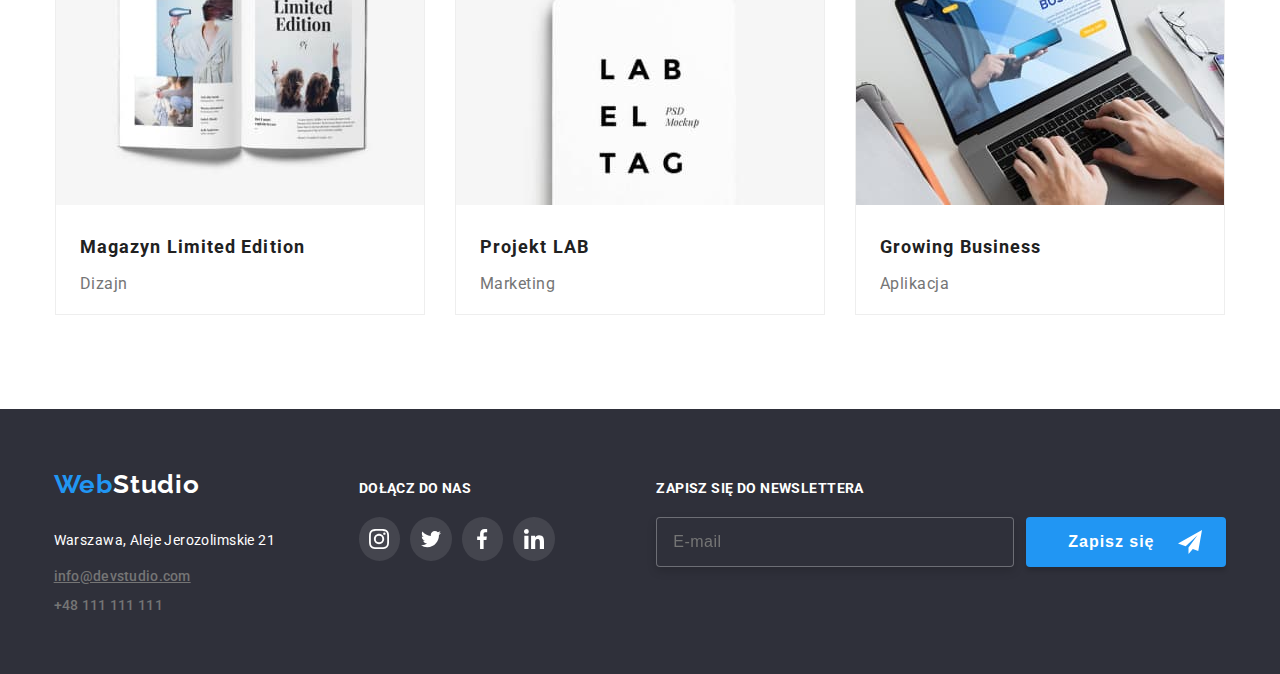
==== commit b7d9705c: "added files" ====
--- a/portfolio.html
+++ b/portfolio.html
@@ -3,7 +3,449 @@
   <head>
     <meta charset="UTF-8" />
     <meta http-equiv="X-UA-Compatible" content="IE=edge" />
-    <meta name="viewport" content="width=device-width, initial-scale=1.0" />
+    <
+    <!DOCTYPE html>
+    <html lang="pl">
+      <head>
+        <meta charset="UTF-8" />
+        <meta http-equiv="X-UA-Compatible" content="IE=edge" />
+        <meta name="viewport" content="width=device-width, initial-scale=1.0" />
+        <link rel="preconnect" href="https://fonts.googleapis.com" />
+        <link rel="preconnect" href="https://fonts.gstatic.com" crossorigin />
+        <link
+          rel="stylesheet"
+          href="https://cdnjs.cloudflare.com/ajax/libs/modern-normalize/1.1.0/modern-normalize.min.css"
+          integrity="sha512-wpPYUAdjBVSE4KJnH1VR1HeZfpl1ub8YT/NKx4PuQ5NmX2tKuGu6U/JRp5y+Y8XG2tV+wKQpNHVUX03MfMFn9Q=="
+          crossorigin="anonymous"
+          referrerpolicy="no-referrer"
+        />
+        <link
+          href="https://fonts.googleapis.com/css2?family=Raleway:wght@700&family=Roboto:wght@400;500;700;900&display=swap"
+          rel="stylesheet"
+        />
+
+        <link rel="stylesheet" href="./css/main.min.css" />
+        <title>Studio</title>
+      </head>
+      <body>
+        <header class="portfolio-header">
+          <div class="container page-header__container">
+            <a class="logo" href="./index.html"
+              ><span class="logo--webcolor">Web</span>Studio</a
+            >
+            <!--page navigation-->
+            <nav>
+              <ul class="header-menu">
+                <li class="header-menu__item">
+                  <a
+                    href="./index.html"
+                    class="link header-menu__link header-menu__link"
+                    >Agencja</a
+                  >
+                </li>
+                <li class="header-menu__item">
+                  <a
+                    href="./portfolio.html"
+                    class="link header-menu__link header-menu__link--active"
+                    >Portfolio</a
+                  >
+                </li>
+                <li class="header-menu__item">
+                  <a href="#" class="link header-menu__link">Kontakt</a>
+                </li>
+              </ul>
+            </nav>
+
+            <ul class="contact">
+              <li class="contact__item">
+                <a href="mailto:info@devstudio.com" class="link contact__link">
+                  <svg
+                    class="contact__icon-envelope"
+                    width="16px"
+                    height="12px"
+                  >
+                    <use href="./images/icons/icons.svg#icon-envelope"></use>
+                  </svg>
+                  info@devstudio.com
+                </a>
+              </li>
+              <li class="contact-nav">
+                <a href="tel:+48111111111" class="link contact__link"
+                  ><svg class="contact__icon-smartphone" width="10" height="16">
+                    <use href="./images/icons/icons.svg#icon-smartphone"></use>
+                  </svg>
+                  +48 111 111 111</a
+                >
+              </li>
+            </ul>
+          </div>
+        </header>
+        <main>
+          <!-- portfolio filters-->
+          <section class="section">
+            <div class="container">
+              <ul class="button-filters">
+                <li>
+                  <button type="button" class="button-filters__button">
+                    Wszystkie
+                  </button>
+                </li>
+                <li>
+                  <button type="button" class="button-filters__button">
+                    Strony
+                  </button>
+                </li>
+                <li>
+                  <button type="button" class="button-filters__button">
+                    Aplikacje
+                  </button>
+                </li>
+                <li>
+                  <button type="button" class="button-filters__button">
+                    Dizajn
+                  </button>
+                </li>
+                <li>
+                  <button type="button" class="button-filters__button">
+                    Marketing
+                  </button>
+                </li>
+              </ul>
+              <!--portfolio components-->
+              <div class="portfolio-container">
+                <ul class="work">
+                  <li class="work__item">
+                    <div class="work__box">
+                      <img
+                        src="./images/portfolio/technocrack.jpg"
+                        alt="Strona internetowa Technocrack"
+                        width="370"
+                        height="294"
+                      />
+                      <p class="work__overlay">
+                        Technocrack jest popularną platformą wykorzystywaną do
+                        rozpowszechniania koronawirusa. Firmy wykorzystują tę
+                        platformę do celów szpiegowskich i ataków na
+                        niezabezpieczone serwery konkurencji
+                      </p>
+                    </div>
+                    <div class="work__example">
+                      <h3 class="work__component">Technocrack</h3>
+                      <p class="work__description">Strona internetowa</p>
+                    </div>
+                  </li>
+                  <li class="work__item">
+                    <div class="work__box">
+                      <img
+                        src="./images/portfolio/graphics.jpg"
+                        alt="Grafika projektu"
+                        width="370"
+                        height="294"
+                      />
+                      <p class="work__overlay">
+                        Technocrack jest popularną platformą wykorzystywaną do
+                        rozpowszechniania koronawirusa. Firmy wykorzystują tę
+                        platformę do celów szpiegowskich i ataków na
+                        niezabezpieczone serwery konkurencji
+                      </p>
+                    </div>
+                    <div class="work__example">
+                      <h3 class="work__component">
+                        Grafika New Orlean vs Golden Star
+                      </h3>
+                      <p class="work__description">Dizajn</p>
+                    </div>
+                  </li>
+                  <li class="work__item">
+                    <div class="work__box">
+                      <img
+                        src="./images/portfolio/restaurant.jpg"
+                        alt="Logo restauracji Seafood"
+                        width="370"
+                        height="294"
+                      />
+                      <p class="work__overlay">
+                        Technocrack jest popularną platformą wykorzystywaną do
+                        rozpowszechniania koronawirusa. Firmy wykorzystują tę
+                        platformę do celów szpiegowskich i ataków na
+                        niezabezpieczone serwery konkurencji
+                      </p>
+                    </div>
+                    <div class="work__example">
+                      <h3 class="work__component">Restauracja Seafood</h3>
+                      <p class="work__description">Aplikacja</p>
+                    </div>
+                  </li>
+                  <li class="work__item">
+                    <div class="work__box">
+                      <img
+                        src="./images/portfolio/prime.jpg"
+                        alt="Słuchawki nauszne"
+                        width="370"
+                        height="294"
+                      />
+                      <p class="work__overlay">
+                        Technocrack jest popularną platformą wykorzystywaną do
+                        rozpowszechniania koronawirusa. Firmy wykorzystują tę
+                        platformę do celów szpiegowskich i ataków na
+                        niezabezpieczone serwery konkurencji
+                      </p>
+                    </div>
+                    <div class="work__example">
+                      <h3 class="work__component">Projekt Prime</h3>
+                      <p class="work__description">Marketing</p>
+                    </div>
+                  </li>
+                  <li class="work__item">
+                    <div class="work__box">
+                      <img
+                        src="./images/portfolio/boxes.jpg"
+                        alt="Dwa kartony"
+                        width="370"
+                        height="294"
+                      />
+                      <p class="work__overlay">
+                        Technocrack jest popularną platformą wykorzystywaną do
+                        rozpowszechniania koronawirusa. Firmy wykorzystują tę
+                        platformę do celów szpiegowskich i ataków na
+                        niezabezpieczone serwery konkurencji
+                      </p>
+                    </div>
+                    <div class="work__example">
+                      <h3 class="work__component">Projekt Boxes</h3>
+                      <p class="work__description">Aplikacja</p>
+                    </div>
+                  </li>
+                  <li class="work__item">
+                    <div class="work__box">
+                      <img
+                        src="./images/portfolio/inspiration.jpg"
+                        alt="Strona internetowa na ekranie monitora"
+                        width="370"
+                        height="294"
+                      />
+                      <p class="work__overlay">
+                        Technocrack jest popularną platformą wykorzystywaną do
+                        rozpowszechniania koronawirusa. Firmy wykorzystują tę
+                        platformę do celów szpiegowskich i ataków na
+                        niezabezpieczone serwery konkurencji
+                      </p>
+                    </div>
+                    <div class="work__example">
+                      <h3 class="work__component">
+                        Inspiration has no Borders
+                      </h3>
+                      <p class="work__description">Strona internetowa</p>
+                    </div>
+                  </li>
+                  <li class="work__item">
+                    <div class="work__box">
+                      <img
+                        src="./images/portfolio/magazine.jpg"
+                        alt="Otwarty magazyn"
+                        width="370"
+                        height="294"
+                      />
+                      <p class="work__overlay">
+                        Technocrack jest popularną platformą wykorzystywaną do
+                        rozpowszechniania koronawirusa. Firmy wykorzystują tę
+                        platformę do celów szpiegowskich i ataków na
+                        niezabezpieczone serwery konkurencji
+                      </p>
+                    </div>
+                    <div class="work__example">
+                      <h3 class="work__component">Magazyn Limited Edition</h3>
+                      <p class="work__description">Dizajn</p>
+                    </div>
+                  </li>
+                  <li class="work__item">
+                    <div class="work__box">
+                      <img
+                        src="./images/portfolio/lab.jpg"
+                        alt="Zawieszka z napisem lab el tag"
+                        width="370"
+                        height="294"
+                      />
+                      <p class="work__overlay">
+                        Technocrack jest popularną platformą wykorzystywaną do
+                        rozpowszechniania koronawirusa. Firmy wykorzystują tę
+                        platformę do celów szpiegowskich i ataków na
+                        niezabezpieczone serwery konkurencji
+                      </p>
+                    </div>
+                    <div class="work__example">
+                      <h3 class="work__component">Projekt LAB</h3>
+                      <p class="work__description">Marketing</p>
+                    </div>
+                  </li>
+                  <li class="work__item">
+                    <div class="work__box">
+                      <img
+                        src="./images/portfolio/buisness.jpg"
+                        alt="widpok aplikacji na laptopie"
+                        width="370"
+                        height="294"
+                      />
+                      <p class="work__overlay">
+                        Technocrack jest popularną platformą wykorzystywaną do
+                        rozpowszechniania koronawirusa. Firmy wykorzystują tę
+                        platformę do celów szpiegowskich i ataków na
+                        niezabezpieczone serwery konkurencji
+                      </p>
+                    </div>
+                    <div class="work__example">
+                      <h3 class="work__component">Growing Business</h3>
+                      <p class="work__description">Aplikacja</p>
+                    </div>
+                  </li>
+                </ul>
+              </div>
+            </div>
+          </section>
+        </main>
+        <!-- footer -->
+        <footer class="footer">
+          <div class="container">
+            <div class="footer__container">
+              <div class="adress-footer">
+                <div class="footer__logo">
+                  <a class="logo" href="./index.html">
+                    <span class="logo--webcolor">Web</span>
+                    <span class="logo--footer-color">Studio</span>
+                  </a>
+                </div>
+                <address>
+                  <ul class="adress">
+                    <li class="adress__item">
+                      <a
+                        href="https://goo.gl/maps/BEcNkfG4Pcsb5MSL9"
+                        class="link adress-footer"
+                        target="_blank"
+                        rel="noreferrer noopener"
+                        >m. Warszawa, Aleje Jerozolimskie 21</a
+                      >
+                    </li>
+                    <li class="adress__item">
+                      <a
+                        href="mailto:info@example.com"
+                        class="link adress__item--contact"
+                        >info@example.com</a
+                      >
+                    </li>
+                    <li class="adress__item">
+                      <a
+                        href="tel:+48111111111"
+                        class="link adress__item--contact"
+                        >+48 111 111 111</a
+                      >
+                    </li>
+                  </ul>
+                </address>
+              </div>
+              <!--join us-->
+              <div class="joinus">
+                <h3 class="joinus__title">dołącz do nas</h3>
+                <ul class="joinus__list">
+                  <li class="joinus__item">
+                    <a
+                      class="joinus__link"
+                      href="https://www.instagram.com/"
+                      target="_blank"
+                      rel="noopener noreferrer"
+                      aria-label="Instragram Icon"
+                    >
+                      <svg class="joinus__icon">
+                        <use
+                          href="./images/icons/icons.svg#icon-instagram-2"
+                        ></use>
+                      </svg>
+                    </a>
+                  </li>
+                  <li class="joinus__item">
+                    <a
+                      class="joinus__link"
+                      href="https://www.twitter.com/"
+                      target="_blank"
+                      rel="noopener noreferrer"
+                      aria-label="Twitter Icon"
+                    >
+                      <svg class="joinus__icon">
+                        <use
+                          href="./images/icons/icons.svg#icon-twitter-1"
+                        ></use>
+                      </svg>
+                    </a>
+                  </li>
+                  <li class="joinus__item">
+                    <a
+                      class="joinus__link"
+                      href="https://www.facebook.com/"
+                      target="_blank"
+                      rel="noopener noreferrer"
+                      aria-label="Facebook Icon"
+                    >
+                      <svg class="joinus__icon">
+                        <use
+                          href="./images/icons/icons.svg#icon-facebook-1"
+                        ></use>
+                      </svg>
+                    </a>
+                  </li>
+                  <li class="joinus__item">
+                    <a
+                      class="joinus__link"
+                      href="https://www.linkedin.com/"
+                      target="_blank"
+                      rel="noopener noreferrer"
+                      aria-label="Linkedin Icon"
+                    >
+                      <svg class="joinus__icon">
+                        <use
+                          href="./images/icons/icons.svg#icon-linkedin-1"
+                        ></use>
+                      </svg>
+                    </a>
+                  </li>
+                </ul>
+              </div>
+
+              <!-- newsletter -->
+
+              <div>
+                <form class="newsletter-form">
+                  <label class="newsletter-form__label" for="newsletter_email"
+                    >Zapisz się do newslettera</label
+                  >
+                  <div class="newsletter-form__field">
+                    <input
+                      class="newsletter-form__input"
+                      type="email"
+                      name="email"
+                      id="newsletter_email"
+                      placeholder="E-mail"
+                    />
+
+                    <button class="newsletter-form__button" type="submit">
+                      Zapisz się
+                      <svg
+                        class="newsletter-form__icon"
+                        width="24px"
+                        height="24px"
+                      >
+                        <use
+                          href="./images/icons/icons.svg#icon-icon-send"
+                        ></use>
+                      </svg>
+                    </button>
+                  </div>
+                </form>
+              </div>
+            </div>
+          </div>
+        </footer>
+      </body>
+    </html>
+    meta name="viewport" content="width=device-width, initial-scale=1.0" />
     <title>Portfolio</title>
     <link
       rel="stylesheet"
--- a/CSS/styles.css
+++ b/CSS/styles.css
@@ -49,7 +49,7 @@
 .nav-menu-link {
   display: block;
   position: relative;
-  padding-bottom: 32px;
+  padding-bottom: 29.1px;
   text-decoration: none;
   font-weight: 500;
   font-size: 14px;
